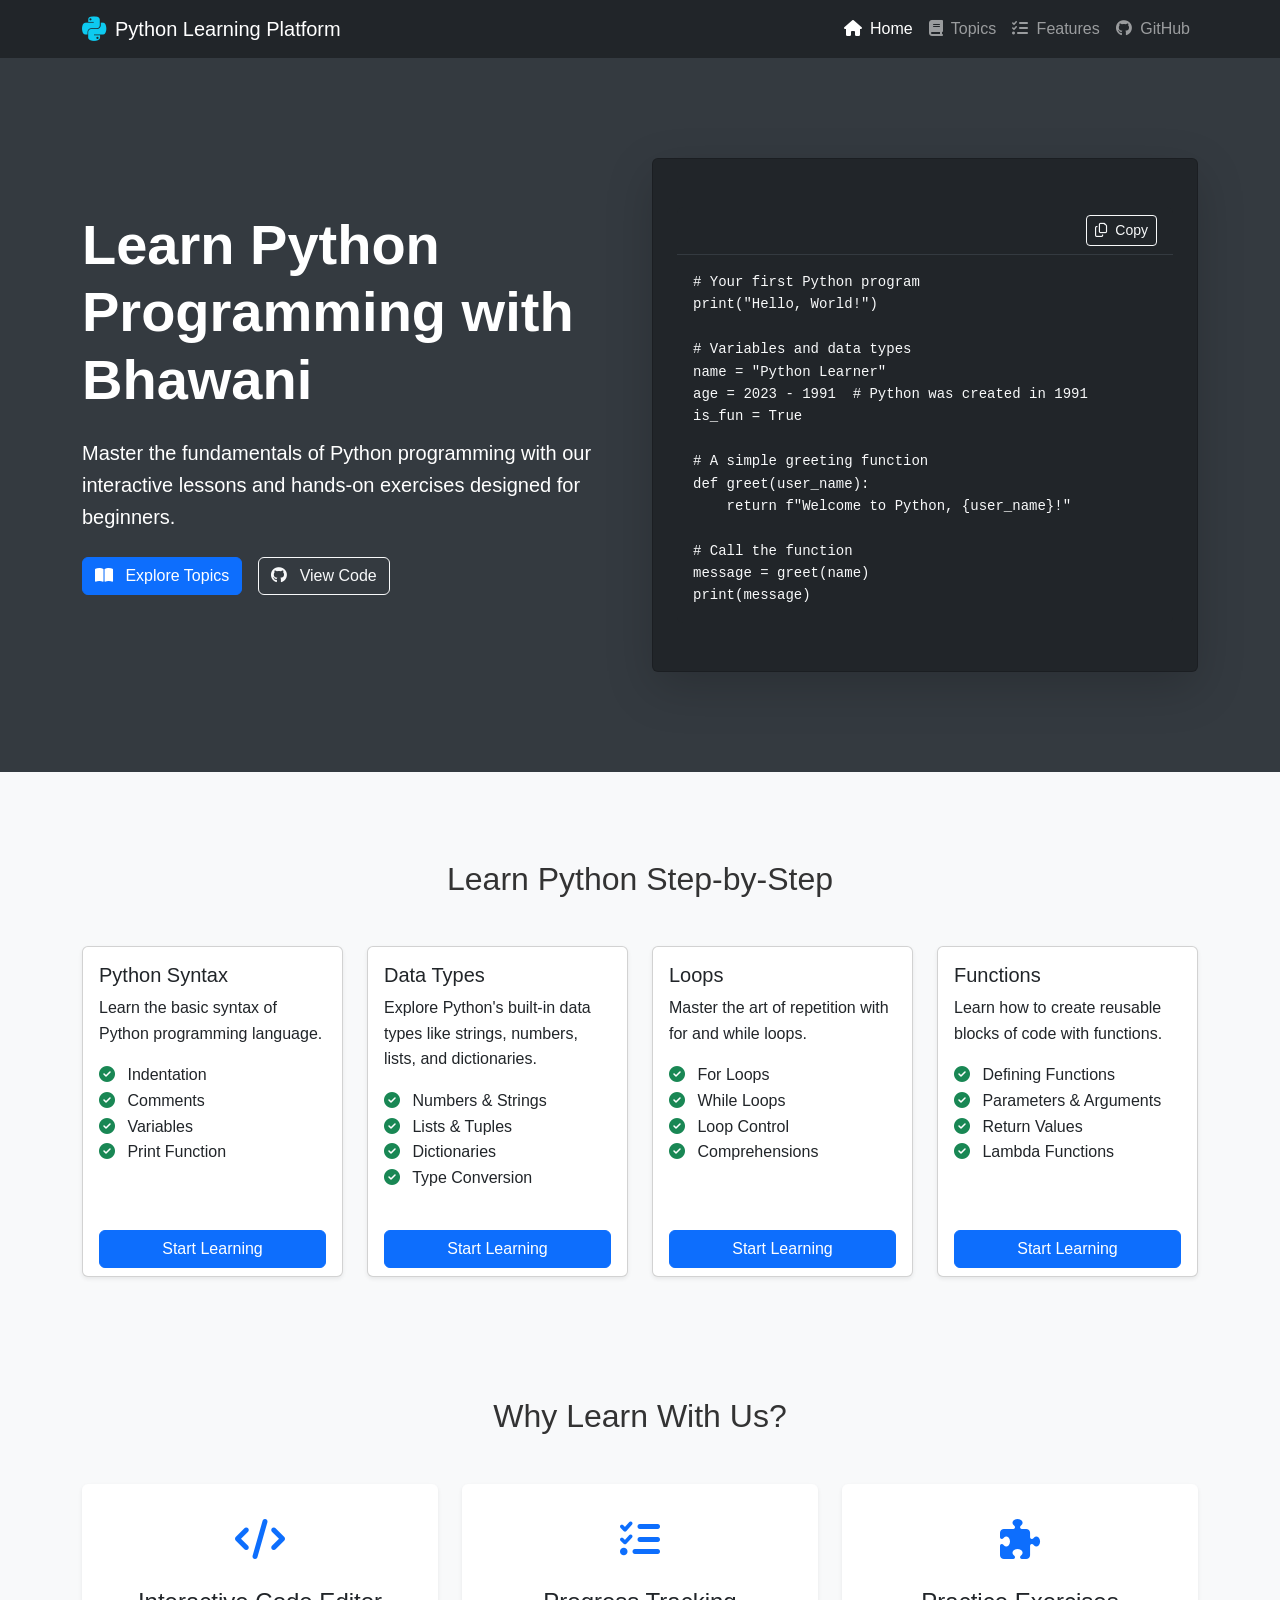
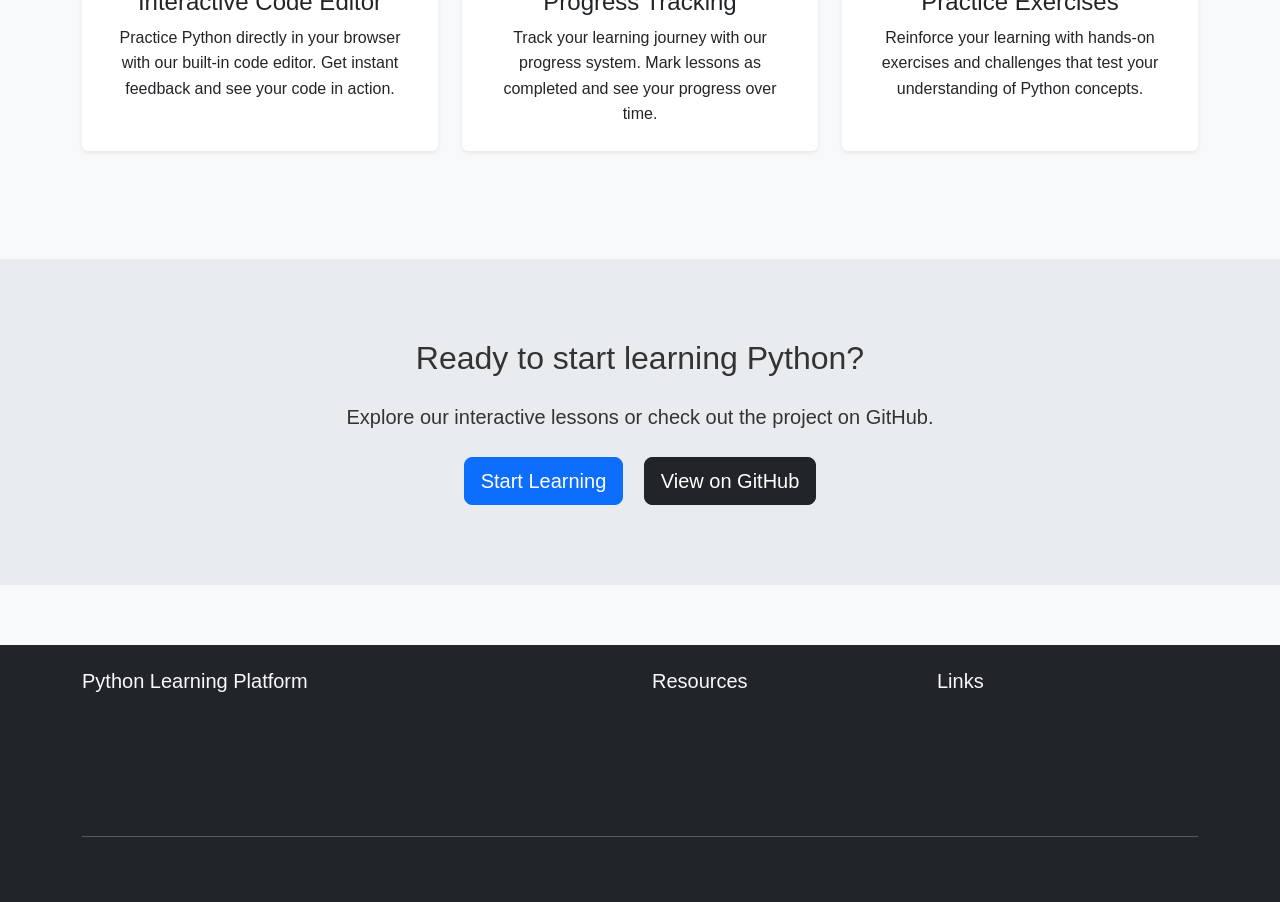
==== docs/home.html @ a6dc1297 "Add home and index pages to the Python learning platform website. Replit-Commit-Author: Agent Replit" ====
<!DOCTYPE html>
<html lang="en">
<head>
    <meta charset="UTF-8">
    <meta name="viewport" content="width=device-width, initial-scale=1.0">
    <title>Python Learning Platform - Home</title>
    <link href="https://cdn.jsdelivr.net/npm/bootstrap@5.3.0/dist/css/bootstrap.min.css" rel="stylesheet">
    <link rel="stylesheet" href="https://cdnjs.cloudflare.com/ajax/libs/font-awesome/6.4.0/css/all.min.css">
    <style>
        body {
            font-family: 'Segoe UI', Tahoma, Geneva, Verdana, sans-serif;
            line-height: 1.6;
            color: #333;
            background-color: #f8f9fa;
        }
        .hero {
            background-color: #343a40;
            color: white;
            padding: 100px 0;
            margin-bottom: 40px;
        }
        .feature-icon {
            font-size: 2.5rem;
            margin-bottom: 1rem;
            color: #0d6efd;
        }
        .feature-card {
            border: none;
            transition: transform 0.3s;
            height: 100%;
        }
        .feature-card:hover {
            transform: translateY(-10px);
        }
        .cta-section {
            background-color: #e9ecef;
            padding: 80px 0;
            margin: 60px 0;
        }
        .topic-card {
            transition: transform 0.2s ease, box-shadow 0.2s ease;
            height: 100%;
        }
        .topic-card:hover {
            transform: translateY(-5px);
            box-shadow: 0 10px 20px rgba(0, 0, 0, 0.2);
        }
        .code-block {
            position: relative;
            border-radius: 6px;
            margin: 1.5rem 0;
        }
        .code-header {
            display: flex;
            justify-content: flex-end;
            padding: 0.5rem 1rem;
            background-color: #212529;
            border-top-left-radius: 6px;
            border-top-right-radius: 6px;
            border-bottom: 1px solid #343a40;
        }
        .code-content {
            padding: 1rem;
            background-color: #212529;
            border-bottom-left-radius: 6px;
            border-bottom-right-radius: 6px;
            overflow-x: auto;
        }
        .code-content pre {
            margin: 0;
            color: #f8f9fa;
            font-family: 'Courier New', Courier, monospace;
        }
    </style>
</head>
<body>
    <nav class="navbar navbar-expand-lg navbar-dark bg-dark">
        <div class="container">
            <a class="navbar-brand d-flex align-items-center" href="#">
                <i class="fab fa-python me-2 fs-3 text-info"></i>
                <span>Python Learning Platform</span>
            </a>
            
            <button class="navbar-toggler" type="button" data-bs-toggle="collapse" data-bs-target="#navbarNav" aria-controls="navbarNav" aria-expanded="false" aria-label="Toggle navigation">
                <span class="navbar-toggler-icon"></span>
            </button>
            
            <div class="collapse navbar-collapse" id="navbarNav">
                <ul class="navbar-nav ms-auto">
                    <li class="nav-item">
                        <a class="nav-link active" href="home.html">
                            <i class="fas fa-home me-1"></i> Home
                        </a>
                    </li>
                    <li class="nav-item">
                        <a class="nav-link" href="#topics">
                            <i class="fas fa-book me-1"></i> Topics
                        </a>
                    </li>
                    <li class="nav-item">
                        <a class="nav-link" href="#features">
                            <i class="fas fa-list-check me-1"></i> Features
                        </a>
                    </li>
                    <li class="nav-item">
                        <a class="nav-link" href="https://github.com/bhawanigit/PythonCoders">
                            <i class="fab fa-github me-1"></i> GitHub
                        </a>
                    </li>
                </ul>
            </div>
        </div>
    </nav>

    <section class="hero">
        <div class="container">
            <div class="row align-items-center">
                <div class="col-lg-6">
                    <h1 class="display-4 fw-bold mb-4">Learn Python Programming with Bhawani</h1>
                    <p class="lead mb-4">Master the fundamentals of Python programming with our interactive lessons and hands-on exercises designed for beginners.</p>
                    
                    <div class="d-grid gap-2 d-md-flex mb-4">
                        <a href="#topics" class="btn btn-primary me-md-2">
                            <i class="fas fa-book-open me-2"></i> Explore Topics
                        </a>
                        <a href="https://github.com/bhawanigit/PythonCoders" class="btn btn-outline-light">
                            <i class="fab fa-github me-2"></i> View Code
                        </a>
                    </div>
                </div>
                <div class="col-lg-6">
                    <div class="card bg-dark text-light shadow-lg">
                        <div class="card-body p-4">
                            <div class="code-block">
                                <div class="code-header">
                                    <button class="btn btn-sm btn-outline-light" onclick="copyCode(this)">
                                        <i class="far fa-copy me-1"></i> Copy
                                    </button>
                                </div>
                                <div class="code-content">
<pre>
# Your first Python program
print("Hello, World!")

# Variables and data types
name = "Python Learner"
age = 2023 - 1991  # Python was created in 1991
is_fun = True

# A simple greeting function
def greet(user_name):
    return f"Welcome to Python, {user_name}!"

# Call the function
message = greet(name)
print(message)
</pre>
                                </div>
                            </div>
                        </div>
                    </div>
                </div>
            </div>
        </div>
    </section>

    <section class="container py-5" id="topics">
        <h2 class="text-center mb-5">Learn Python Step-by-Step</h2>
        <div class="row g-4">
            <div class="col-md-6 col-lg-3 mb-4">
                <div class="card topic-card h-100 shadow-sm">
                    <div class="card-body">
                        <h5 class="card-title">Python Syntax</h5>
                        <p class="card-text">Learn the basic syntax of Python programming language.</p>
                        <ul class="list-unstyled">
                            <li><i class="fas fa-check-circle text-success me-2"></i> Indentation</li>
                            <li><i class="fas fa-check-circle text-success me-2"></i> Comments</li>
                            <li><i class="fas fa-check-circle text-success me-2"></i> Variables</li>
                            <li><i class="fas fa-check-circle text-success me-2"></i> Print Function</li>
                        </ul>
                    </div>
                    <div class="card-footer bg-transparent border-top-0">
                        <a href="#" class="btn btn-primary d-block">Start Learning</a>
                    </div>
                </div>
            </div>
            <div class="col-md-6 col-lg-3 mb-4">
                <div class="card topic-card h-100 shadow-sm">
                    <div class="card-body">
                        <h5 class="card-title">Data Types</h5>
                        <p class="card-text">Explore Python's built-in data types like strings, numbers, lists, and dictionaries.</p>
                        <ul class="list-unstyled">
                            <li><i class="fas fa-check-circle text-success me-2"></i> Numbers & Strings</li>
                            <li><i class="fas fa-check-circle text-success me-2"></i> Lists & Tuples</li>
                            <li><i class="fas fa-check-circle text-success me-2"></i> Dictionaries</li>
                            <li><i class="fas fa-check-circle text-success me-2"></i> Type Conversion</li>
                        </ul>
                    </div>
                    <div class="card-footer bg-transparent border-top-0">
                        <a href="#" class="btn btn-primary d-block">Start Learning</a>
                    </div>
                </div>
            </div>
            <div class="col-md-6 col-lg-3 mb-4">
                <div class="card topic-card h-100 shadow-sm">
                    <div class="card-body">
                        <h5 class="card-title">Loops</h5>
                        <p class="card-text">Master the art of repetition with for and while loops.</p>
                        <ul class="list-unstyled">
                            <li><i class="fas fa-check-circle text-success me-2"></i> For Loops</li>
                            <li><i class="fas fa-check-circle text-success me-2"></i> While Loops</li>
                            <li><i class="fas fa-check-circle text-success me-2"></i> Loop Control</li>
                            <li><i class="fas fa-check-circle text-success me-2"></i> Comprehensions</li>
                        </ul>
                    </div>
                    <div class="card-footer bg-transparent border-top-0">
                        <a href="#" class="btn btn-primary d-block">Start Learning</a>
                    </div>
                </div>
            </div>
            <div class="col-md-6 col-lg-3 mb-4">
                <div class="card topic-card h-100 shadow-sm">
                    <div class="card-body">
                        <h5 class="card-title">Functions</h5>
                        <p class="card-text">Learn how to create reusable blocks of code with functions.</p>
                        <ul class="list-unstyled">
                            <li><i class="fas fa-check-circle text-success me-2"></i> Defining Functions</li>
                            <li><i class="fas fa-check-circle text-success me-2"></i> Parameters & Arguments</li>
                            <li><i class="fas fa-check-circle text-success me-2"></i> Return Values</li>
                            <li><i class="fas fa-check-circle text-success me-2"></i> Lambda Functions</li>
                        </ul>
                    </div>
                    <div class="card-footer bg-transparent border-top-0">
                        <a href="#" class="btn btn-primary d-block">Start Learning</a>
                    </div>
                </div>
            </div>
        </div>
    </section>

    <section class="bg-light py-5" id="features">
        <div class="container">
            <h2 class="text-center mb-5">Why Learn With Us?</h2>
            <div class="row g-4">
                <div class="col-md-4">
                    <div class="card feature-card shadow-sm">
                        <div class="card-body text-center p-4">
                            <div class="feature-icon">
                                <i class="fas fa-code text-primary"></i>
                            </div>
                            <h4 class="card-title">Interactive Code Editor</h4>
                            <p class="card-text">Practice Python directly in your browser with our built-in code editor. Get instant feedback and see your code in action.</p>
                        </div>
                    </div>
                </div>
                <div class="col-md-4">
                    <div class="card feature-card shadow-sm">
                        <div class="card-body text-center p-4">
                            <div class="feature-icon">
                                <i class="fas fa-tasks text-primary"></i>
                            </div>
                            <h4 class="card-title">Progress Tracking</h4>
                            <p class="card-text">Track your learning journey with our progress system. Mark lessons as completed and see your progress over time.</p>
                        </div>
                    </div>
                </div>
                <div class="col-md-4">
                    <div class="card feature-card shadow-sm">
                        <div class="card-body text-center p-4">
                            <div class="feature-icon">
                                <i class="fas fa-puzzle-piece text-primary"></i>
                            </div>
                            <h4 class="card-title">Practice Exercises</h4>
                            <p class="card-text">Reinforce your learning with hands-on exercises and challenges that test your understanding of Python concepts.</p>
                        </div>
                    </div>
                </div>
            </div>
        </div>
    </section>

    <section class="cta-section">
        <div class="container text-center">
            <h2 class="mb-4">Ready to start learning Python?</h2>
            <p class="lead mb-4">Explore our interactive lessons or check out the project on GitHub.</p>
            <a href="#topics" class="btn btn-primary btn-lg me-3">Start Learning</a>
            <a href="https://github.com/bhawanigit/PythonCoders" class="btn btn-dark btn-lg">View on GitHub</a>
        </div>
    </section>

    <footer class="bg-dark text-light py-4">
        <div class="container">
            <div class="row">
                <div class="col-md-6">
                    <h5>Python Learning Platform</h5>
                    <p class="text-muted">Learn Python programming from the basics to advanced concepts.</p>
                </div>
                <div class="col-md-3">
                    <h5>Resources</h5>
                    <ul class="list-unstyled">
                        <li><a href="https://docs.python.org/3/" target="_blank" class="text-decoration-none text-muted">Python Documentation</a></li>
                        <li><a href="https://www.python.org/" target="_blank" class="text-decoration-none text-muted">Python.org</a></li>
                        <li><a href="https://pypi.org/" target="_blank" class="text-decoration-none text-muted">PyPI</a></li>
                    </ul>
                </div>
                <div class="col-md-3">
                    <h5>Links</h5>
                    <ul class="list-unstyled">
                        <li><a href="home.html" class="text-decoration-none text-muted">Home</a></li>
                        <li><a href="#topics" class="text-decoration-none text-muted">Topics</a></li>
                        <li><a href="#features" class="text-decoration-none text-muted">Features</a></li>
                        <li><a href="https://github.com/bhawanigit/PythonCoders" class="text-decoration-none text-muted">GitHub</a></li>
                    </ul>
                </div>
            </div>
            <hr class="my-3">
            <div class="text-center text-muted">
                <small>&copy; 2025 Python Learning Platform. Created by Bhawani. All rights reserved.</small>
            </div>
        </div>
    </footer>

    <script src="https://cdn.jsdelivr.net/npm/bootstrap@5.3.0/dist/js/bootstrap.bundle.min.js"></script>
    <script>
        // Function to copy code examples to clipboard
        function copyCode(button) {
            const codeBlock = button.parentElement.nextElementSibling;
            const code = codeBlock.textContent;
            
            navigator.clipboard.writeText(code).then(() => {
                // Change button text temporarily
                const originalText = button.innerHTML;
                button.innerHTML = '<i class="fas fa-check me-1"></i> Copied!';
                setTimeout(() => {
                    button.innerHTML = originalText;
                }, 2000);
            }).catch(err => {
                console.error('Could not copy text: ', err);
            });
        }
    </script>
</body>
</html>
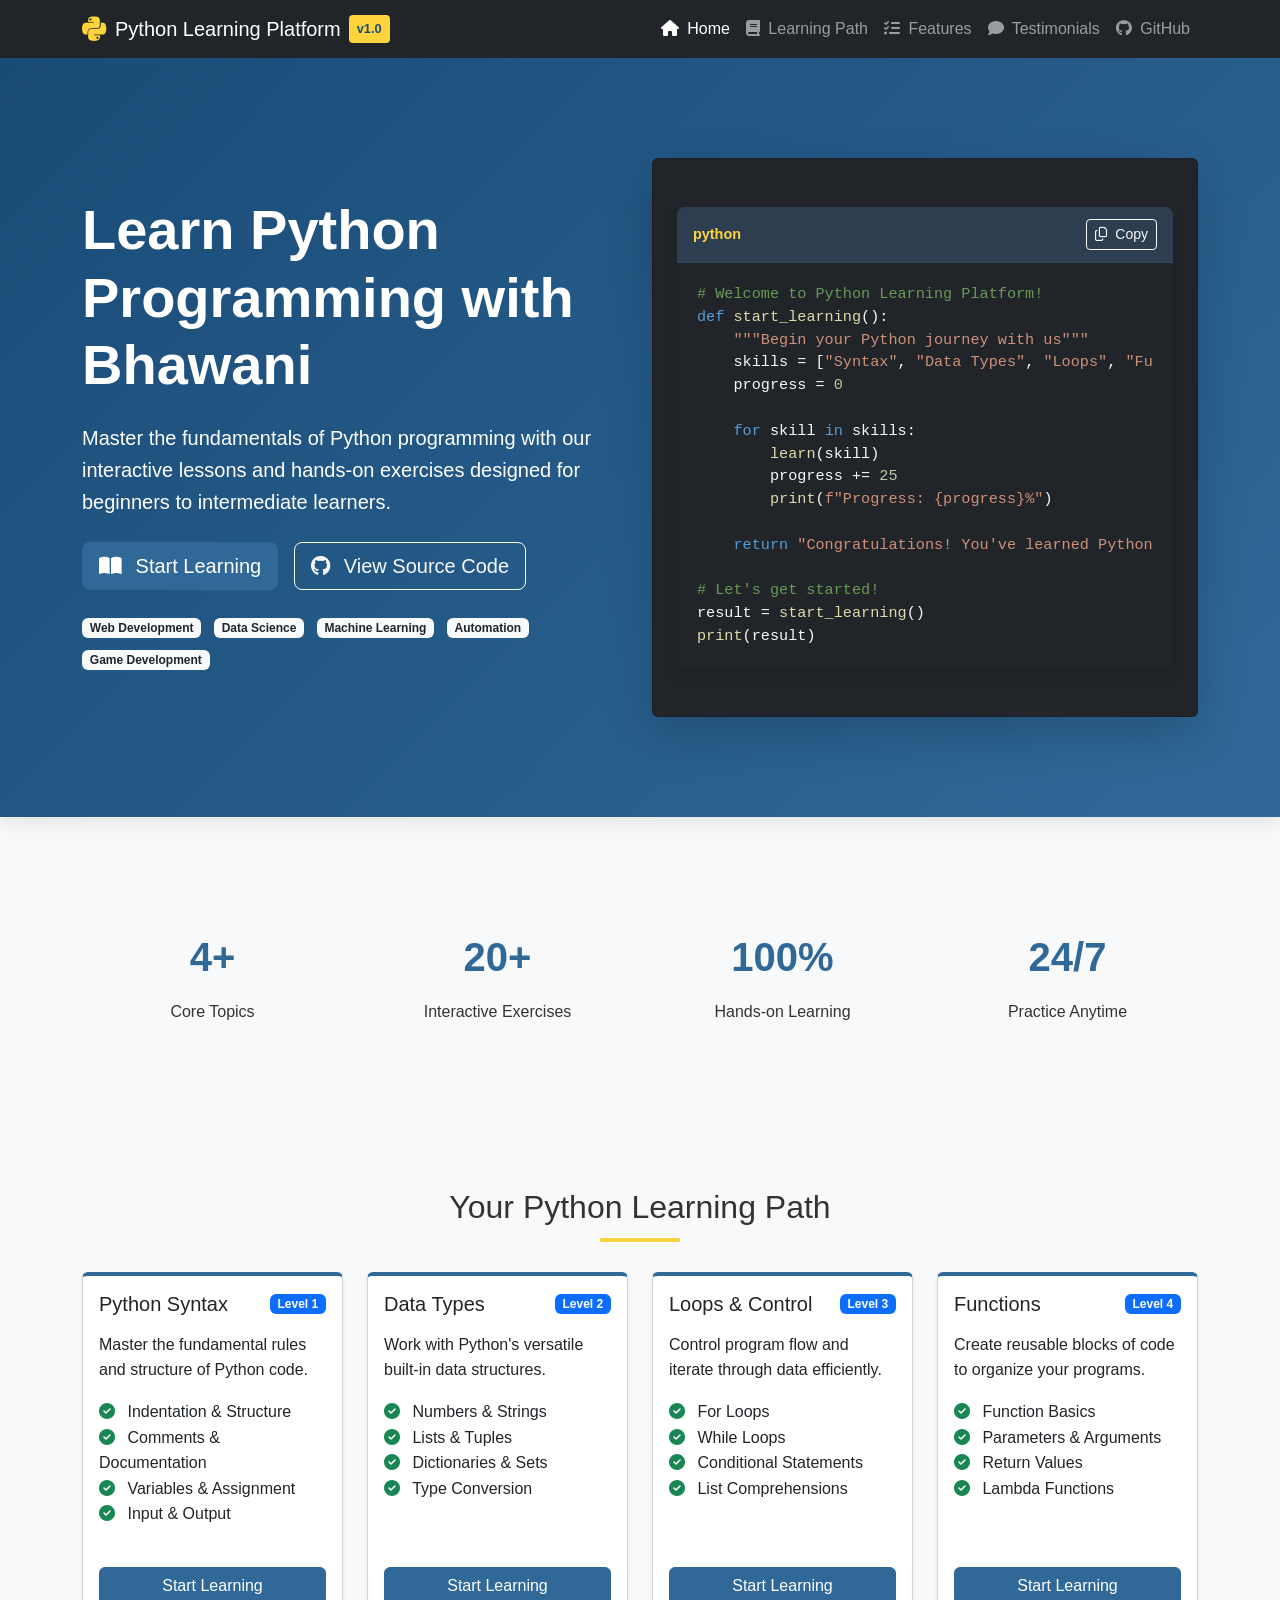
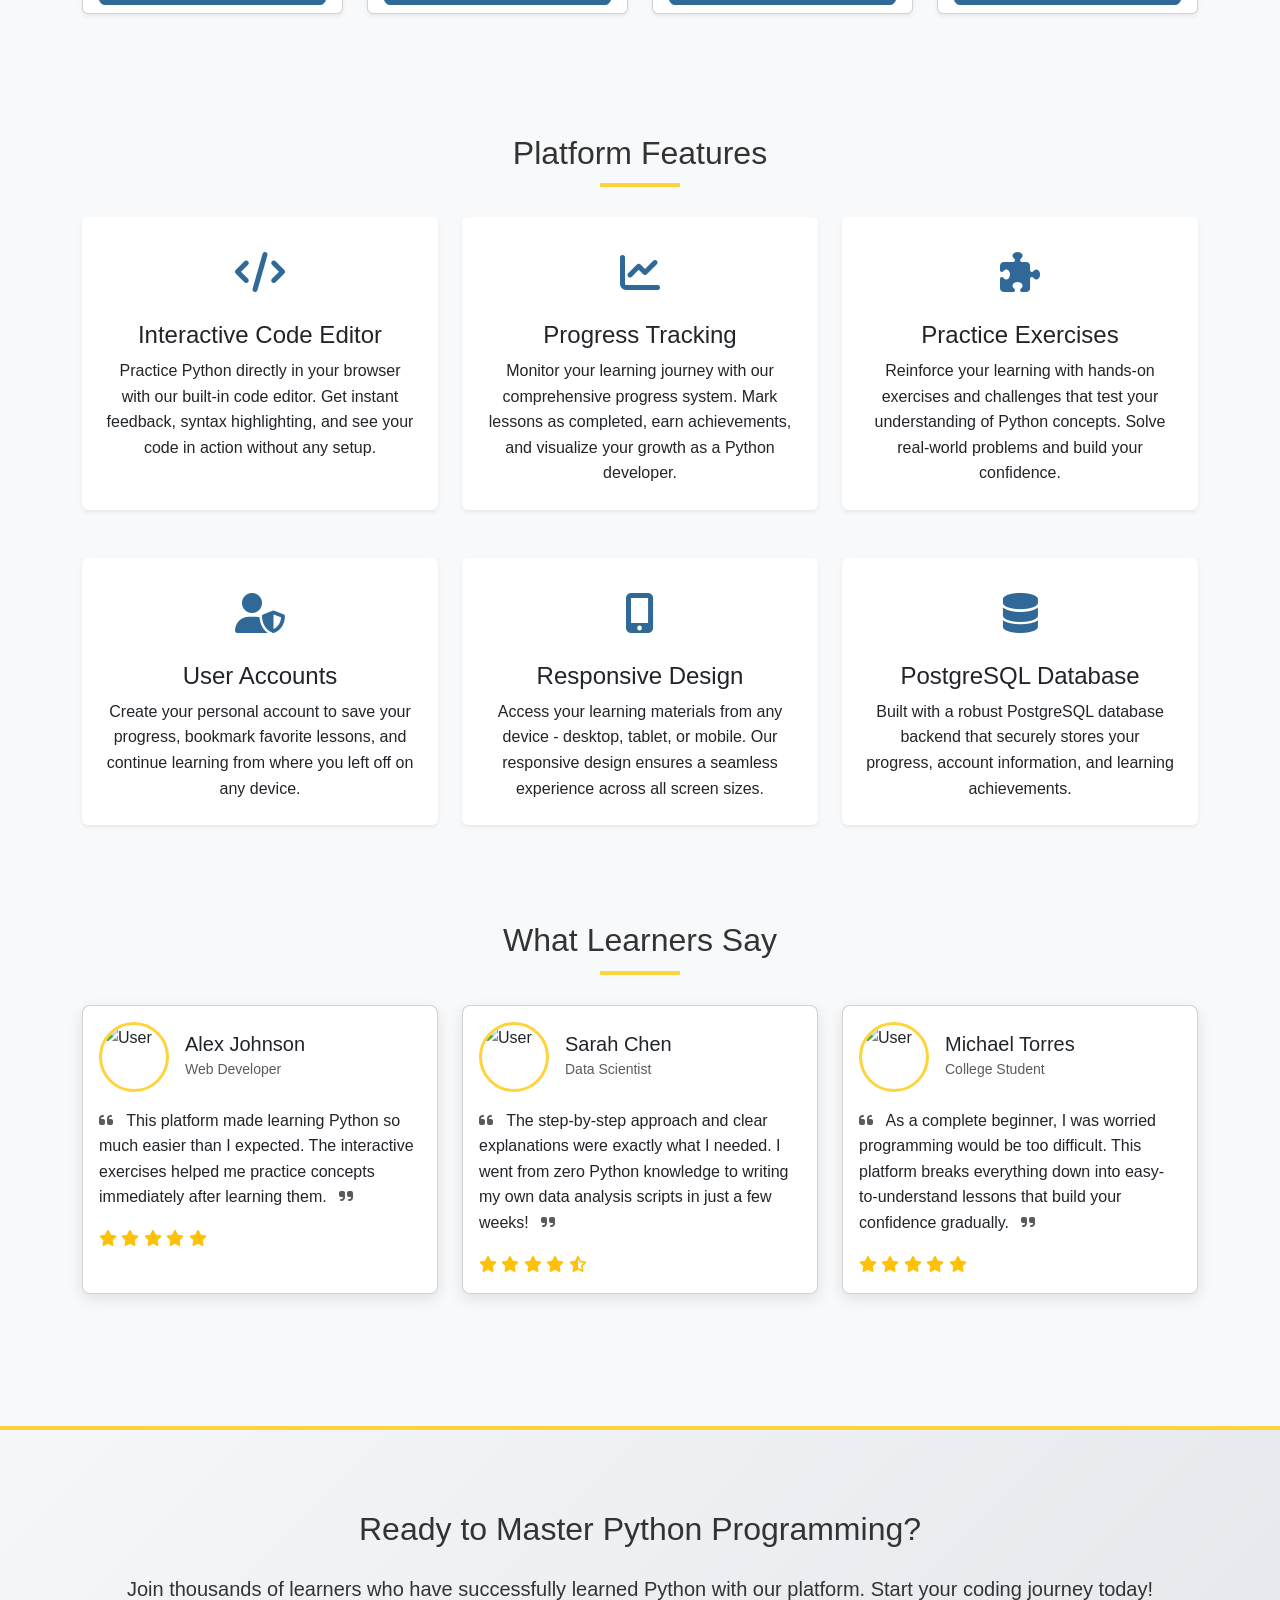
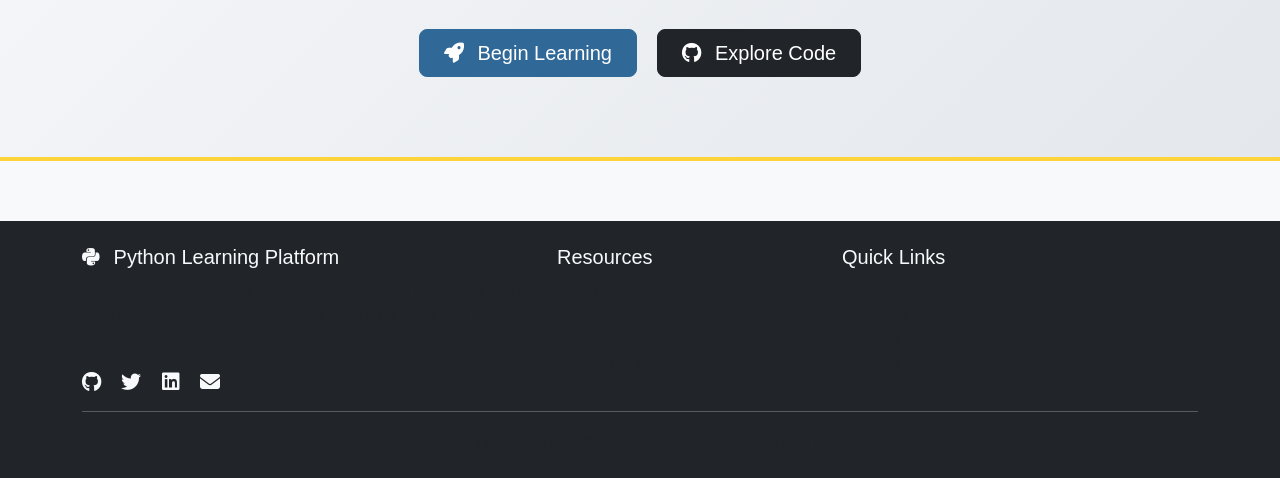
==== commit 72794e20: "Update website styling and add meta description Replit-Commit-Author: Agent Replit-Commit-Session-Id" ====
--- a/docs/home.html
+++ b/docs/home.html
@@ -3,82 +3,197 @@
 <head>
     <meta charset="UTF-8">
     <meta name="viewport" content="width=device-width, initial-scale=1.0">
-    <title>Python Learning Platform - Home</title>
+    <title>Python Learning Platform by Bhawani</title>
+    <meta name="description" content="An interactive platform to learn Python programming from basics to advanced concepts with hands-on exercises and code practice.">
+    <link rel="icon" href="https://www.python.org/static/favicon.ico" type="image/x-icon">
     <link href="https://cdn.jsdelivr.net/npm/bootstrap@5.3.0/dist/css/bootstrap.min.css" rel="stylesheet">
     <link rel="stylesheet" href="https://cdnjs.cloudflare.com/ajax/libs/font-awesome/6.4.0/css/all.min.css">
     <style>
+        :root {
+            --primary-color: #306998;
+            --secondary-color: #FFD43B;
+            --dark-blue: #1A4B77;
+            --light-bg: #f8f9fa;
+            --dark-bg: #212529;
+            --text-light: #f8f9fa;
+        }
+        
         body {
             font-family: 'Segoe UI', Tahoma, Geneva, Verdana, sans-serif;
             line-height: 1.6;
             color: #333;
-            background-color: #f8f9fa;
-        }
+            background-color: var(--light-bg);
+            scroll-behavior: smooth;
+        }
+        
         .hero {
-            background-color: #343a40;
+            background: linear-gradient(135deg, var(--dark-blue) 0%, var(--primary-color) 100%);
             color: white;
             padding: 100px 0;
             margin-bottom: 40px;
-        }
+            box-shadow: 0 4px 20px rgba(0, 0, 0, 0.1);
+        }
+        
         .feature-icon {
             font-size: 2.5rem;
             margin-bottom: 1rem;
-            color: #0d6efd;
-        }
+            color: var(--primary-color);
+        }
+        
         .feature-card {
             border: none;
-            transition: transform 0.3s;
+            transition: transform 0.3s, box-shadow 0.3s;
             height: 100%;
         }
+        
         .feature-card:hover {
             transform: translateY(-10px);
-        }
+            box-shadow: 0 10px 25px rgba(0, 0, 0, 0.1);
+        }
+        
         .cta-section {
-            background-color: #e9ecef;
+            background: linear-gradient(135deg, #f5f7fa 0%, #e4e7eb 100%);
             padding: 80px 0;
             margin: 60px 0;
-        }
+            border-top: 4px solid var(--secondary-color);
+            border-bottom: 4px solid var(--secondary-color);
+        }
+        
         .topic-card {
             transition: transform 0.2s ease, box-shadow 0.2s ease;
             height: 100%;
-        }
+            border-top: 4px solid var(--primary-color);
+        }
+        
         .topic-card:hover {
             transform: translateY(-5px);
-            box-shadow: 0 10px 20px rgba(0, 0, 0, 0.2);
-        }
+            box-shadow: 0 10px 20px rgba(0, 0, 0, 0.1);
+        }
+        
         .code-block {
             position: relative;
-            border-radius: 6px;
+            border-radius: 8px;
             margin: 1.5rem 0;
-        }
+            box-shadow: 0 8px 16px rgba(0, 0, 0, 0.1);
+        }
+        
         .code-header {
             display: flex;
-            justify-content: flex-end;
-            padding: 0.5rem 1rem;
-            background-color: #212529;
-            border-top-left-radius: 6px;
-            border-top-right-radius: 6px;
-            border-bottom: 1px solid #343a40;
-        }
+            justify-content: space-between;
+            align-items: center;
+            padding: 0.75rem 1rem;
+            background-color: #2c3e50;
+            border-top-left-radius: 8px;
+            border-top-right-radius: 8px;
+            border-bottom: 1px solid #34495e;
+        }
+        
+        .code-language {
+            color: var(--secondary-color);
+            font-size: 0.9rem;
+            font-weight: bold;
+        }
+        
         .code-content {
-            padding: 1rem;
-            background-color: #212529;
-            border-bottom-left-radius: 6px;
-            border-bottom-right-radius: 6px;
+            padding: 1.25rem;
+            background-color: var(--dark-bg);
+            border-bottom-left-radius: 8px;
+            border-bottom-right-radius: 8px;
             overflow-x: auto;
         }
+        
         .code-content pre {
             margin: 0;
-            color: #f8f9fa;
+            color: var(--text-light);
             font-family: 'Courier New', Courier, monospace;
+            font-size: 0.95rem;
+            line-height: 1.5;
+        }
+        
+        .comment { color: #6A9955; }
+        .string { color: #CE9178; }
+        .function { color: #DCDCAA; }
+        .keyword { color: #569CD6; }
+        .variable { color: #9CDCFE; }
+        .number { color: #B5CEA8; }
+        
+        .btn-primary {
+            background-color: var(--primary-color);
+            border-color: var(--primary-color);
+        }
+        
+        .btn-primary:hover {
+            background-color: var(--dark-blue);
+            border-color: var(--dark-blue);
+        }
+        
+        .navbar-brand .python-logo {
+            color: var(--secondary-color);
+        }
+        
+        .py-badge {
+            background-color: var(--secondary-color);
+            color: var(--dark-blue);
+            font-weight: bold;
+            padding: 0.25rem 0.5rem;
+            border-radius: 4px;
+            margin-left: 0.5rem;
+            font-size: 0.8rem;
+        }
+        
+        .section-title {
+            position: relative;
+            padding-bottom: 15px;
+            margin-bottom: 30px;
+            text-align: center;
+        }
+        
+        .section-title:after {
+            content: '';
+            display: block;
+            width: 80px;
+            height: 4px;
+            background-color: var(--secondary-color);
+            position: absolute;
+            bottom: 0;
+            left: 50%;
+            transform: translateX(-50%);
+        }
+        
+        .testimonial-card {
+            border-radius: 8px;
+            overflow: hidden;
+            box-shadow: 0 5px 15px rgba(0,0,0,0.1);
+        }
+        
+        .testimonial-img {
+            width: 70px;
+            height: 70px;
+            border-radius: 50%;
+            object-fit: cover;
+            border: 3px solid var(--secondary-color);
+        }
+        
+        .stats-item {
+            text-align: center;
+            padding: 20px;
+        }
+        
+        .stats-number {
+            font-size: 2.5rem;
+            font-weight: bold;
+            color: var(--primary-color);
+            margin-bottom: 10px;
         }
     </style>
 </head>
 <body>
-    <nav class="navbar navbar-expand-lg navbar-dark bg-dark">
+    <nav class="navbar navbar-expand-lg navbar-dark bg-dark sticky-top">
         <div class="container">
             <a class="navbar-brand d-flex align-items-center" href="#">
-                <i class="fab fa-python me-2 fs-3 text-info"></i>
+                <i class="fab fa-python me-2 fs-3 python-logo"></i>
                 <span>Python Learning Platform</span>
+                <span class="py-badge">v1.0</span>
             </a>
             
             <button class="navbar-toggler" type="button" data-bs-toggle="collapse" data-bs-target="#navbarNav" aria-controls="navbarNav" aria-expanded="false" aria-label="Toggle navigation">
@@ -94,7 +209,7 @@
                     </li>
                     <li class="nav-item">
                         <a class="nav-link" href="#topics">
-                            <i class="fas fa-book me-1"></i> Topics
+                            <i class="fas fa-book me-1"></i> Learning Path
                         </a>
                     </li>
                     <li class="nav-item">
@@ -103,7 +218,12 @@
                         </a>
                     </li>
                     <li class="nav-item">
-                        <a class="nav-link" href="https://github.com/bhawanigit/PythonCoders">
+                        <a class="nav-link" href="#testimonials">
+                            <i class="fas fa-comment me-1"></i> Testimonials
+                        </a>
+                    </li>
+                    <li class="nav-item">
+                        <a class="nav-link" href="https://github.com/bhawanigit/PythonCoders" target="_blank">
                             <i class="fab fa-github me-1"></i> GitHub
                         </a>
                     </li>
@@ -117,15 +237,23 @@
             <div class="row align-items-center">
                 <div class="col-lg-6">
                     <h1 class="display-4 fw-bold mb-4">Learn Python Programming with Bhawani</h1>
-                    <p class="lead mb-4">Master the fundamentals of Python programming with our interactive lessons and hands-on exercises designed for beginners.</p>
+                    <p class="lead mb-4">Master the fundamentals of Python programming with our interactive lessons and hands-on exercises designed for beginners to intermediate learners.</p>
                     
                     <div class="d-grid gap-2 d-md-flex mb-4">
-                        <a href="#topics" class="btn btn-primary me-md-2">
-                            <i class="fas fa-book-open me-2"></i> Explore Topics
+                        <a href="#topics" class="btn btn-primary btn-lg me-md-2">
+                            <i class="fas fa-book-open me-2"></i> Start Learning
                         </a>
-                        <a href="https://github.com/bhawanigit/PythonCoders" class="btn btn-outline-light">
-                            <i class="fab fa-github me-2"></i> View Code
+                        <a href="https://github.com/bhawanigit/PythonCoders" class="btn btn-outline-light btn-lg" target="_blank">
+                            <i class="fab fa-github me-2"></i> View Source Code
                         </a>
+                    </div>
+                    
+                    <div class="mt-4">
+                        <span class="badge bg-light text-dark me-2 mb-2">Web Development</span>
+                        <span class="badge bg-light text-dark me-2 mb-2">Data Science</span>
+                        <span class="badge bg-light text-dark me-2 mb-2">Machine Learning</span>
+                        <span class="badge bg-light text-dark me-2 mb-2">Automation</span>
+                        <span class="badge bg-light text-dark me-2 mb-2">Game Development</span>
                     </div>
                 </div>
                 <div class="col-lg-6">
@@ -133,28 +261,28 @@
                         <div class="card-body p-4">
                             <div class="code-block">
                                 <div class="code-header">
+                                    <div class="code-language">python</div>
                                     <button class="btn btn-sm btn-outline-light" onclick="copyCode(this)">
                                         <i class="far fa-copy me-1"></i> Copy
                                     </button>
                                 </div>
                                 <div class="code-content">
-<pre>
-# Your first Python program
-print("Hello, World!")
-
-# Variables and data types
-name = "Python Learner"
-age = 2023 - 1991  # Python was created in 1991
-is_fun = True
-
-# A simple greeting function
-def greet(user_name):
-    return f"Welcome to Python, {user_name}!"
-
-# Call the function
-message = greet(name)
-print(message)
-</pre>
+<pre><span class="comment"># Welcome to Python Learning Platform!</span>
+<span class="keyword">def</span> <span class="function">start_learning</span>():
+    <span class="string">"""Begin your Python journey with us"""</span>
+    skills = [<span class="string">"Syntax"</span>, <span class="string">"Data Types"</span>, <span class="string">"Loops"</span>, <span class="string">"Functions"</span>]
+    progress = <span class="number">0</span>
+    
+    <span class="keyword">for</span> skill <span class="keyword">in</span> skills:
+        <span class="function">learn</span>(skill)
+        progress += <span class="number">25</span>
+        <span class="function">print</span>(<span class="string">f"Progress: {progress}%"</span>)
+    
+    <span class="keyword">return</span> <span class="string">"Congratulations! You've learned Python basics!"</span>
+
+<span class="comment"># Let's get started!</span>
+result = <span class="function">start_learning</span>()
+<span class="function">print</span>(result)</pre>
                                 </div>
                             </div>
                         </div>
@@ -164,19 +292,43 @@
         </div>
     </section>
 
+    <section class="container py-5">
+        <div class="row text-center mb-5">
+            <div class="col-md-3 stats-item">
+                <div class="stats-number">4+</div>
+                <div class="stats-label">Core Topics</div>
+            </div>
+            <div class="col-md-3 stats-item">
+                <div class="stats-number">20+</div>
+                <div class="stats-label">Interactive Exercises</div>
+            </div>
+            <div class="col-md-3 stats-item">
+                <div class="stats-number">100%</div>
+                <div class="stats-label">Hands-on Learning</div>
+            </div>
+            <div class="col-md-3 stats-item">
+                <div class="stats-number">24/7</div>
+                <div class="stats-label">Practice Anytime</div>
+            </div>
+        </div>
+    </section>
+
     <section class="container py-5" id="topics">
-        <h2 class="text-center mb-5">Learn Python Step-by-Step</h2>
+        <h2 class="section-title">Your Python Learning Path</h2>
         <div class="row g-4">
             <div class="col-md-6 col-lg-3 mb-4">
                 <div class="card topic-card h-100 shadow-sm">
                     <div class="card-body">
-                        <h5 class="card-title">Python Syntax</h5>
-                        <p class="card-text">Learn the basic syntax of Python programming language.</p>
+                        <div class="d-flex justify-content-between align-items-center mb-3">
+                            <h5 class="card-title mb-0">Python Syntax</h5>
+                            <span class="badge bg-primary">Level 1</span>
+                        </div>
+                        <p class="card-text">Master the fundamental rules and structure of Python code.</p>
                         <ul class="list-unstyled">
-                            <li><i class="fas fa-check-circle text-success me-2"></i> Indentation</li>
-                            <li><i class="fas fa-check-circle text-success me-2"></i> Comments</li>
-                            <li><i class="fas fa-check-circle text-success me-2"></i> Variables</li>
-                            <li><i class="fas fa-check-circle text-success me-2"></i> Print Function</li>
+                            <li><i class="fas fa-check-circle text-success me-2"></i> Indentation & Structure</li>
+                            <li><i class="fas fa-check-circle text-success me-2"></i> Comments & Documentation</li>
+                            <li><i class="fas fa-check-circle text-success me-2"></i> Variables & Assignment</li>
+                            <li><i class="fas fa-check-circle text-success me-2"></i> Input & Output</li>
                         </ul>
                     </div>
                     <div class="card-footer bg-transparent border-top-0">
@@ -187,12 +339,15 @@
             <div class="col-md-6 col-lg-3 mb-4">
                 <div class="card topic-card h-100 shadow-sm">
                     <div class="card-body">
-                        <h5 class="card-title">Data Types</h5>
-                        <p class="card-text">Explore Python's built-in data types like strings, numbers, lists, and dictionaries.</p>
+                        <div class="d-flex justify-content-between align-items-center mb-3">
+                            <h5 class="card-title mb-0">Data Types</h5>
+                            <span class="badge bg-primary">Level 2</span>
+                        </div>
+                        <p class="card-text">Work with Python's versatile built-in data structures.</p>
                         <ul class="list-unstyled">
                             <li><i class="fas fa-check-circle text-success me-2"></i> Numbers & Strings</li>
                             <li><i class="fas fa-check-circle text-success me-2"></i> Lists & Tuples</li>
-                            <li><i class="fas fa-check-circle text-success me-2"></i> Dictionaries</li>
+                            <li><i class="fas fa-check-circle text-success me-2"></i> Dictionaries & Sets</li>
                             <li><i class="fas fa-check-circle text-success me-2"></i> Type Conversion</li>
                         </ul>
                     </div>
@@ -204,13 +359,16 @@
             <div class="col-md-6 col-lg-3 mb-4">
                 <div class="card topic-card h-100 shadow-sm">
                     <div class="card-body">
-                        <h5 class="card-title">Loops</h5>
-                        <p class="card-text">Master the art of repetition with for and while loops.</p>
+                        <div class="d-flex justify-content-between align-items-center mb-3">
+                            <h5 class="card-title mb-0">Loops & Control</h5>
+                            <span class="badge bg-primary">Level 3</span>
+                        </div>
+                        <p class="card-text">Control program flow and iterate through data efficiently.</p>
                         <ul class="list-unstyled">
                             <li><i class="fas fa-check-circle text-success me-2"></i> For Loops</li>
                             <li><i class="fas fa-check-circle text-success me-2"></i> While Loops</li>
-                            <li><i class="fas fa-check-circle text-success me-2"></i> Loop Control</li>
-                            <li><i class="fas fa-check-circle text-success me-2"></i> Comprehensions</li>
+                            <li><i class="fas fa-check-circle text-success me-2"></i> Conditional Statements</li>
+                            <li><i class="fas fa-check-circle text-success me-2"></i> List Comprehensions</li>
                         </ul>
                     </div>
                     <div class="card-footer bg-transparent border-top-0">
@@ -221,10 +379,13 @@
             <div class="col-md-6 col-lg-3 mb-4">
                 <div class="card topic-card h-100 shadow-sm">
                     <div class="card-body">
-                        <h5 class="card-title">Functions</h5>
-                        <p class="card-text">Learn how to create reusable blocks of code with functions.</p>
+                        <div class="d-flex justify-content-between align-items-center mb-3">
+                            <h5 class="card-title mb-0">Functions</h5>
+                            <span class="badge bg-primary">Level 4</span>
+                        </div>
+                        <p class="card-text">Create reusable blocks of code to organize your programs.</p>
                         <ul class="list-unstyled">
-                            <li><i class="fas fa-check-circle text-success me-2"></i> Defining Functions</li>
+                            <li><i class="fas fa-check-circle text-success me-2"></i> Function Basics</li>
                             <li><i class="fas fa-check-circle text-success me-2"></i> Parameters & Arguments</li>
                             <li><i class="fas fa-check-circle text-success me-2"></i> Return Values</li>
                             <li><i class="fas fa-check-circle text-success me-2"></i> Lambda Functions</li>
@@ -240,16 +401,16 @@
 
     <section class="bg-light py-5" id="features">
         <div class="container">
-            <h2 class="text-center mb-5">Why Learn With Us?</h2>
+            <h2 class="section-title">Platform Features</h2>
             <div class="row g-4">
                 <div class="col-md-4">
                     <div class="card feature-card shadow-sm">
                         <div class="card-body text-center p-4">
                             <div class="feature-icon">
-                                <i class="fas fa-code text-primary"></i>
+                                <i class="fas fa-code"></i>
                             </div>
                             <h4 class="card-title">Interactive Code Editor</h4>
-                            <p class="card-text">Practice Python directly in your browser with our built-in code editor. Get instant feedback and see your code in action.</p>
+                            <p class="card-text">Practice Python directly in your browser with our built-in code editor. Get instant feedback, syntax highlighting, and see your code in action without any setup.</p>
                         </div>
                     </div>
                 </div>
@@ -257,10 +418,10 @@
                     <div class="card feature-card shadow-sm">
                         <div class="card-body text-center p-4">
                             <div class="feature-icon">
-                                <i class="fas fa-tasks text-primary"></i>
+                                <i class="fas fa-chart-line"></i>
                             </div>
                             <h4 class="card-title">Progress Tracking</h4>
-                            <p class="card-text">Track your learning journey with our progress system. Mark lessons as completed and see your progress over time.</p>
+                            <p class="card-text">Monitor your learning journey with our comprehensive progress system. Mark lessons as completed, earn achievements, and visualize your growth as a Python developer.</p>
                         </div>
                     </div>
                 </div>
@@ -268,10 +429,127 @@
                     <div class="card feature-card shadow-sm">
                         <div class="card-body text-center p-4">
                             <div class="feature-icon">
-                                <i class="fas fa-puzzle-piece text-primary"></i>
+                                <i class="fas fa-puzzle-piece"></i>
                             </div>
                             <h4 class="card-title">Practice Exercises</h4>
-                            <p class="card-text">Reinforce your learning with hands-on exercises and challenges that test your understanding of Python concepts.</p>
+                            <p class="card-text">Reinforce your learning with hands-on exercises and challenges that test your understanding of Python concepts. Solve real-world problems and build your confidence.</p>
+                        </div>
+                    </div>
+                </div>
+            </div>
+            
+            <div class="row g-4 mt-4">
+                <div class="col-md-4">
+                    <div class="card feature-card shadow-sm">
+                        <div class="card-body text-center p-4">
+                            <div class="feature-icon">
+                                <i class="fas fa-user-shield"></i>
+                            </div>
+                            <h4 class="card-title">User Accounts</h4>
+                            <p class="card-text">Create your personal account to save your progress, bookmark favorite lessons, and continue learning from where you left off on any device.</p>
+                        </div>
+                    </div>
+                </div>
+                <div class="col-md-4">
+                    <div class="card feature-card shadow-sm">
+                        <div class="card-body text-center p-4">
+                            <div class="feature-icon">
+                                <i class="fas fa-mobile-alt"></i>
+                            </div>
+                            <h4 class="card-title">Responsive Design</h4>
+                            <p class="card-text">Access your learning materials from any device - desktop, tablet, or mobile. Our responsive design ensures a seamless experience across all screen sizes.</p>
+                        </div>
+                    </div>
+                </div>
+                <div class="col-md-4">
+                    <div class="card feature-card shadow-sm">
+                        <div class="card-body text-center p-4">
+                            <div class="feature-icon">
+                                <i class="fas fa-database"></i>
+                            </div>
+                            <h4 class="card-title">PostgreSQL Database</h4>
+                            <p class="card-text">Built with a robust PostgreSQL database backend that securely stores your progress, account information, and learning achievements.</p>
+                        </div>
+                    </div>
+                </div>
+            </div>
+        </div>
+    </section>
+
+    <section class="container py-5" id="testimonials">
+        <h2 class="section-title">What Learners Say</h2>
+        <div class="row">
+            <div class="col-md-4 mb-4">
+                <div class="card testimonial-card h-100">
+                    <div class="card-body">
+                        <div class="d-flex align-items-center mb-3">
+                            <img src="https://randomuser.me/api/portraits/men/32.jpg" alt="User" class="testimonial-img me-3">
+                            <div>
+                                <h5 class="mb-0">Alex Johnson</h5>
+                                <small class="text-muted">Web Developer</small>
+                            </div>
+                        </div>
+                        <p class="card-text">
+                            <i class="fas fa-quote-left text-muted me-2"></i>
+                            This platform made learning Python so much easier than I expected. The interactive exercises helped me practice concepts immediately after learning them.
+                            <i class="fas fa-quote-right text-muted ms-2"></i>
+                        </p>
+                        <div class="text-warning">
+                            <i class="fas fa-star"></i>
+                            <i class="fas fa-star"></i>
+                            <i class="fas fa-star"></i>
+                            <i class="fas fa-star"></i>
+                            <i class="fas fa-star"></i>
+                        </div>
+                    </div>
+                </div>
+            </div>
+            <div class="col-md-4 mb-4">
+                <div class="card testimonial-card h-100">
+                    <div class="card-body">
+                        <div class="d-flex align-items-center mb-3">
+                            <img src="https://randomuser.me/api/portraits/women/44.jpg" alt="User" class="testimonial-img me-3">
+                            <div>
+                                <h5 class="mb-0">Sarah Chen</h5>
+                                <small class="text-muted">Data Scientist</small>
+                            </div>
+                        </div>
+                        <p class="card-text">
+                            <i class="fas fa-quote-left text-muted me-2"></i>
+                            The step-by-step approach and clear explanations were exactly what I needed. I went from zero Python knowledge to writing my own data analysis scripts in just a few weeks!
+                            <i class="fas fa-quote-right text-muted ms-2"></i>
+                        </p>
+                        <div class="text-warning">
+                            <i class="fas fa-star"></i>
+                            <i class="fas fa-star"></i>
+                            <i class="fas fa-star"></i>
+                            <i class="fas fa-star"></i>
+                            <i class="fas fa-star-half-alt"></i>
+                        </div>
+                    </div>
+                </div>
+            </div>
+            <div class="col-md-4 mb-4">
+                <div class="card testimonial-card h-100">
+                    <div class="card-body">
+                        <div class="d-flex align-items-center mb-3">
+                            <img src="https://randomuser.me/api/portraits/men/67.jpg" alt="User" class="testimonial-img me-3">
+                            <div>
+                                <h5 class="mb-0">Michael Torres</h5>
+                                <small class="text-muted">College Student</small>
+                            </div>
+                        </div>
+                        <p class="card-text">
+                            <i class="fas fa-quote-left text-muted me-2"></i>
+                            As a complete beginner, I was worried programming would be too difficult. This platform breaks everything down into easy-to-understand lessons that build your confidence gradually.
+                            <i class="fas fa-quote-right text-muted ms-2"></i>
+                        </p>
+                        <div class="text-warning">
+                            <i class="fas fa-star"></i>
+                            <i class="fas fa-star"></i>
+                            <i class="fas fa-star"></i>
+                            <i class="fas fa-star"></i>
+                            <i class="fas fa-star"></i>
                         </div>
                     </div>
                 </div>
@@ -281,39 +559,62 @@
 
     <section class="cta-section">
         <div class="container text-center">
-            <h2 class="mb-4">Ready to start learning Python?</h2>
-            <p class="lead mb-4">Explore our interactive lessons or check out the project on GitHub.</p>
-            <a href="#topics" class="btn btn-primary btn-lg me-3">Start Learning</a>
-            <a href="https://github.com/bhawanigit/PythonCoders" class="btn btn-dark btn-lg">View on GitHub</a>
+            <h2 class="mb-4">Ready to Master Python Programming?</h2>
+            <p class="lead mb-4">Join thousands of learners who have successfully learned Python with our platform. Start your coding journey today!</p>
+            <a href="#topics" class="btn btn-primary btn-lg me-3 px-4 py-2">
+                <i class="fas fa-rocket me-2"></i> Begin Learning
+            </a>
+            <a href="https://github.com/bhawanigit/PythonCoders" class="btn btn-dark btn-lg px-4 py-2" target="_blank">
+                <i class="fab fa-github me-2"></i> Explore Code
+            </a>
         </div>
     </section>
 
     <footer class="bg-dark text-light py-4">
         <div class="container">
             <div class="row">
-                <div class="col-md-6">
-                    <h5>Python Learning Platform</h5>
-                    <p class="text-muted">Learn Python programming from the basics to advanced concepts.</p>
-                </div>
-                <div class="col-md-3">
+                <div class="col-md-5">
+                    <h5><i class="fab fa-python me-2 python-logo"></i> Python Learning Platform</h5>
+                    <p class="text-muted">An interactive web application for learning Python programming from basics to advanced concepts, built with Flask and PostgreSQL.</p>
+                    <div class="mt-3">
+                        <a href="https://github.com/bhawanigit" class="text-light me-3" target="_blank"><i class="fab fa-github fa-lg"></i></a>
+                        <a href="#" class="text-light me-3"><i class="fab fa-twitter fa-lg"></i></a>
+                        <a href="#" class="text-light me-3"><i class="fab fa-linkedin fa-lg"></i></a>
+                        <a href="#" class="text-light"><i class="fas fa-envelope fa-lg"></i></a>
+                    </div>
+                </div>
+                <div class="col-md-3 mt-4 mt-md-0">
                     <h5>Resources</h5>
                     <ul class="list-unstyled">
-                        <li><a href="https://docs.python.org/3/" target="_blank" class="text-decoration-none text-muted">Python Documentation</a></li>
-                        <li><a href="https://www.python.org/" target="_blank" class="text-decoration-none text-muted">Python.org</a></li>
-                        <li><a href="https://pypi.org/" target="_blank" class="text-decoration-none text-muted">PyPI</a></li>
+                        <li><a href="https://docs.python.org/3/" target="_blank" class="text-decoration-none text-muted"><i class="fas fa-external-link-alt me-2"></i>Python Documentation</a></li>
+                        <li><a href="https://www.python.org/" target="_blank" class="text-decoration-none text-muted"><i class="fas fa-external-link-alt me-2"></i>Python.org</a></li>
+                        <li><a href="https://pypi.org/" target="_blank" class="text-decoration-none text-muted"><i class="fas fa-external-link-alt me-2"></i>PyPI</a></li>
+                        <li><a href="https://realpython.com/" target="_blank" class="text-decoration-none text-muted"><i class="fas fa-external-link-alt me-2"></i>Real Python</a></li>
                     </ul>
                 </div>
-                <div class="col-md-3">
-                    <h5>Links</h5>
-                    <ul class="list-unstyled">
-                        <li><a href="home.html" class="text-decoration-none text-muted">Home</a></li>
-                        <li><a href="#topics" class="text-decoration-none text-muted">Topics</a></li>
-                        <li><a href="#features" class="text-decoration-none text-muted">Features</a></li>
-                        <li><a href="https://github.com/bhawanigit/PythonCoders" class="text-decoration-none text-muted">GitHub</a></li>
-                    </ul>
-                </div>
-            </div>
-            <hr class="my-3">
+                <div class="col-md-4 mt-4 mt-md-0">
+                    <h5>Quick Links</h5>
+                    <div class="row">
+                        <div class="col-6">
+                            <ul class="list-unstyled">
+                                <li><a href="home.html" class="text-decoration-none text-muted"><i class="fas fa-home me-2"></i>Home</a></li>
+                                <li><a href="#topics" class="text-decoration-none text-muted"><i class="fas fa-book me-2"></i>Topics</a></li>
+                                <li><a href="#features" class="text-decoration-none text-muted"><i class="fas fa-list-check me-2"></i>Features</a></li>
+                                <li><a href="#testimonials" class="text-decoration-none text-muted"><i class="fas fa-comment me-2"></i>Testimonials</a></li>
+                            </ul>
+                        </div>
+                        <div class="col-6">
+                            <ul class="list-unstyled">
+                                <li><a href="#" class="text-decoration-none text-muted"><i class="fas fa-question-circle me-2"></i>FAQ</a></li>
+                                <li><a href="#" class="text-decoration-none text-muted"><i class="fas fa-info-circle me-2"></i>About</a></li>
+                                <li><a href="#" class="text-decoration-none text-muted"><i class="fas fa-envelope me-2"></i>Contact</a></li>
+                                <li><a href="#" class="text-decoration-none text-muted"><i class="fas fa-shield-alt me-2"></i>Privacy</a></li>
+                            </ul>
+                        </div>
+                    </div>
+                </div>
+            </div>
+            <hr class="my-3 bg-secondary">
             <div class="text-center text-muted">
                 <small>&copy; 2025 Python Learning Platform. Created by Bhawani. All rights reserved.</small>
             </div>
@@ -338,6 +639,34 @@
                 console.error('Could not copy text: ', err);
             });
         }
+        
+        // Smooth scrolling for anchor links
+        document.querySelectorAll('a[href^="#"]').forEach(anchor => {
+            anchor.addEventListener('click', function(e) {
+                e.preventDefault();
+                const target = document.querySelector(this.getAttribute('href'));
+                if (target) {
+                    window.scrollTo({
+                        top: target.offsetTop - 70,
+                        behavior: 'smooth'
+                    });
+                }
+            });
+        });
+        
+        // Add animation on scroll
+        window.addEventListener('scroll', function() {
+            const featureCards = document.querySelectorAll('.feature-card');
+            featureCards.forEach(card => {
+                const cardPosition = card.getBoundingClientRect().top;
+                const screenPosition = window.innerHeight / 1.3;
+                
+                if (cardPosition < screenPosition) {
+                    card.style.opacity = 1;
+                    card.style.transform = 'translateY(0)';
+                }
+            });
+        });
     </script>
 </body>
 </html>
